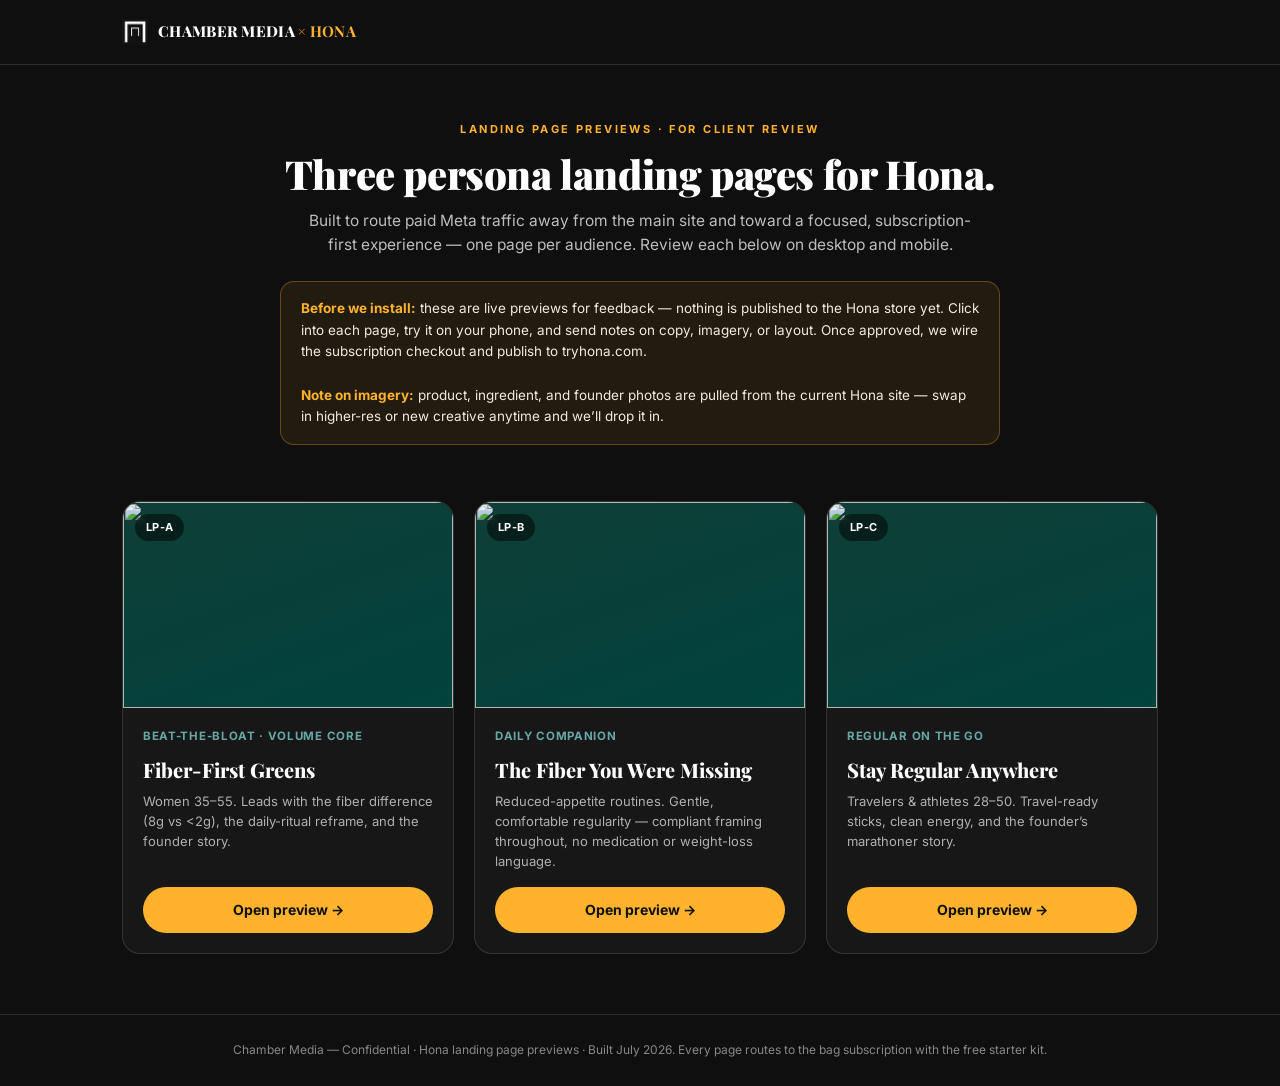
==== index.html @ 87fcb0ed "Hona LP previews v1 — 3 persona landing pages (Beat-the-Bloat, Companion, On-the-Go)" ====
<!DOCTYPE html>
<html lang="en">
<head>
<meta charset="utf-8">
<meta name="viewport" content="width=device-width, initial-scale=1, viewport-fit=cover">
<title>Hona &mdash; Landing Page Previews | Chamber Media</title>
<meta name="description" content="Client review previews of three persona landing pages for Hona Fiber + Greens, built by Chamber Media.">
<link rel="preconnect" href="https://fonts.googleapis.com"><link rel="preconnect" href="https://fonts.gstatic.com" crossorigin>
<link href="https://fonts.googleapis.com/css2?family=Inter:wght@400;500;600;700;800&family=Playfair+Display:wght@700;800;900&display=swap" rel="stylesheet">
<style>
  *{margin:0;padding:0;box-sizing:border-box}
  body{font-family:'Inter',-apple-system,Arial,sans-serif;background:#0f0f0f;color:#fff;-webkit-font-smoothing:antialiased;line-height:1.55}
  a{color:inherit;text-decoration:none}
  .wrap{max-width:1080px;margin:0 auto;padding:0 22px}
  .top{border-bottom:1px solid rgba(255,255,255,.12)}
  .top .row{display:flex;align-items:center;gap:10px;height:64px}
  .top img{width:26px;height:26px;mix-blend-mode:screen}
  .top .wm{font-family:'Playfair Display';font-weight:800;font-size:15px;letter-spacing:.02em}
  .top .wm b{color:#FFB22E}
  .hero{padding:56px 0 40px;text-align:center}
  .kick{font-size:11px;font-weight:700;letter-spacing:.22em;text-transform:uppercase;color:#FFB22E;margin-bottom:14px}
  h1{font-family:'Playfair Display';font-weight:900;font-size:40px;line-height:1.08;letter-spacing:-.01em;margin-bottom:14px}
  .sub{color:rgba(255,255,255,.72);font-size:15.5px;max-width:44em;margin:0 auto}
  .note{background:rgba(255,178,46,.08);border:1px solid rgba(255,178,46,.3);border-radius:14px;padding:16px 20px;max-width:720px;margin:24px auto 0;font-size:13.5px;color:#f3ead9;text-align:left;line-height:1.6}
  .note b{color:#FFB22E}
  .grid{display:grid;grid-template-columns:repeat(3,1fr);gap:20px;padding:16px 0 60px}
  .card{background:#171717;border:1px solid rgba(255,255,255,.12);border-radius:18px;overflow:hidden;transition:transform .16s,border-color .2s;display:flex;flex-direction:column}
  .card:hover{transform:translateY(-5px);border-color:rgba(255,178,46,.5)}
  .card .shot{aspect-ratio:16/10;background:linear-gradient(160deg,#0f3e36,#00433d);position:relative;overflow:hidden}
  .card .shot img{position:absolute;inset:0;width:100%;height:100%;object-fit:cover;opacity:.92}
  .card .tag{position:absolute;top:12px;left:12px;background:rgba(0,0,0,.5);backdrop-filter:blur(4px);color:#fff;font-size:11px;font-weight:700;padding:5px 11px;border-radius:99px;letter-spacing:.03em}
  .card .b{padding:20px;display:flex;flex-direction:column;flex:1}
  .card h3{font-family:'Playfair Display';font-weight:800;font-size:20px;margin-bottom:6px;color:#fff}
  .card p{font-size:13px;color:rgba(255,255,255,.66);flex:1}
  .card .go{margin-top:16px;display:inline-flex;align-items:center;justify-content:center;gap:7px;background:#FFB22E;color:#0f0f0f;font-weight:700;font-size:14px;padding:12px 18px;border-radius:99px}
  .persona{font-size:11.5px;color:#66a9a4;font-weight:700;margin-bottom:8px;text-transform:uppercase;letter-spacing:.06em}
  .ft{border-top:1px solid rgba(255,255,255,.12);padding:26px 0;font-size:12px;color:rgba(255,255,255,.5);text-align:center}
  @media(max-width:820px){.grid{grid-template-columns:1fr}h1{font-size:30px}}
</style>
</head>
<body>
  <div class="top"><div class="wrap row">
    <img src="[data-uri]" alt="Chamber Media">
    <div class="wm">CHAMBER MEDIA <b>&times; HONA</b></div>
  </div></div>

  <div class="wrap">
    <div class="hero">
      <div class="kick">Landing Page Previews &middot; For Client Review</div>
      <h1>Three persona landing pages for Hona.</h1>
      <p class="sub">Built to route paid Meta traffic away from the main site and toward a focused, subscription-first experience &mdash; one page per audience. Review each below on desktop and mobile.</p>
      <div class="note"><b>Before we install:</b> these are live previews for feedback &mdash; nothing is published to the Hona store yet. Click into each page, try it on your phone, and send notes on copy, imagery, or layout. Once approved, we wire the subscription checkout and publish to tryhona.com. <br><br><b>Note on imagery:</b> product, ingredient, and founder photos are pulled from the current Hona site &mdash; swap in higher-res or new creative anytime and we&rsquo;ll drop it in.</div>
    </div>

    <div class="grid">
      <a class="card" href="beat-the-bloat.html">
        <div class="shot"><img src="https://tryhona.com/cdn/shop/files/hona-starter-kit-1340x1100b.webp" alt=""><span class="tag">LP-A</span></div>
        <div class="b">
          <div class="persona">Beat-the-Bloat &middot; volume core</div>
          <h3>Fiber-First Greens</h3>
          <p>Women 35&ndash;55. Leads with the fiber difference (8g vs &lt;2g), the daily-ritual reframe, and the founder story.</p>
          <span class="go">Open preview &rarr;</span>
        </div>
      </a>
      <a class="card" href="companion.html">
        <div class="shot"><img src="https://tryhona.com/cdn/shop/files/hona-travel-packs-1340x1100.webp" alt=""><span class="tag">LP-B</span></div>
        <div class="b">
          <div class="persona">Daily Companion</div>
          <h3>The Fiber You Were Missing</h3>
          <p>Reduced-appetite routines. Gentle, comfortable regularity &mdash; compliant framing throughout, no medication or weight-loss language.</p>
          <span class="go">Open preview &rarr;</span>
        </div>
      </a>
      <a class="card" href="on-the-go.html">
        <div class="shot"><img src="https://tryhona.com/cdn/shop/files/30-ct-sticks-1-bgb.webp" alt=""><span class="tag">LP-C</span></div>
        <div class="b">
          <div class="persona">Regular on the Go</div>
          <h3>Stay Regular Anywhere</h3>
          <p>Travelers &amp; athletes 28&ndash;50. Travel-ready sticks, clean energy, and the founder&rsquo;s marathoner story.</p>
          <span class="go">Open preview &rarr;</span>
        </div>
      </a>
    </div>
  </div>

  <div class="ft">Chamber Media &mdash; Confidential &middot; Hona landing page previews &middot; Built July 2026. Every page routes to the bag subscription with the free starter kit.</div>
</body>
</html>
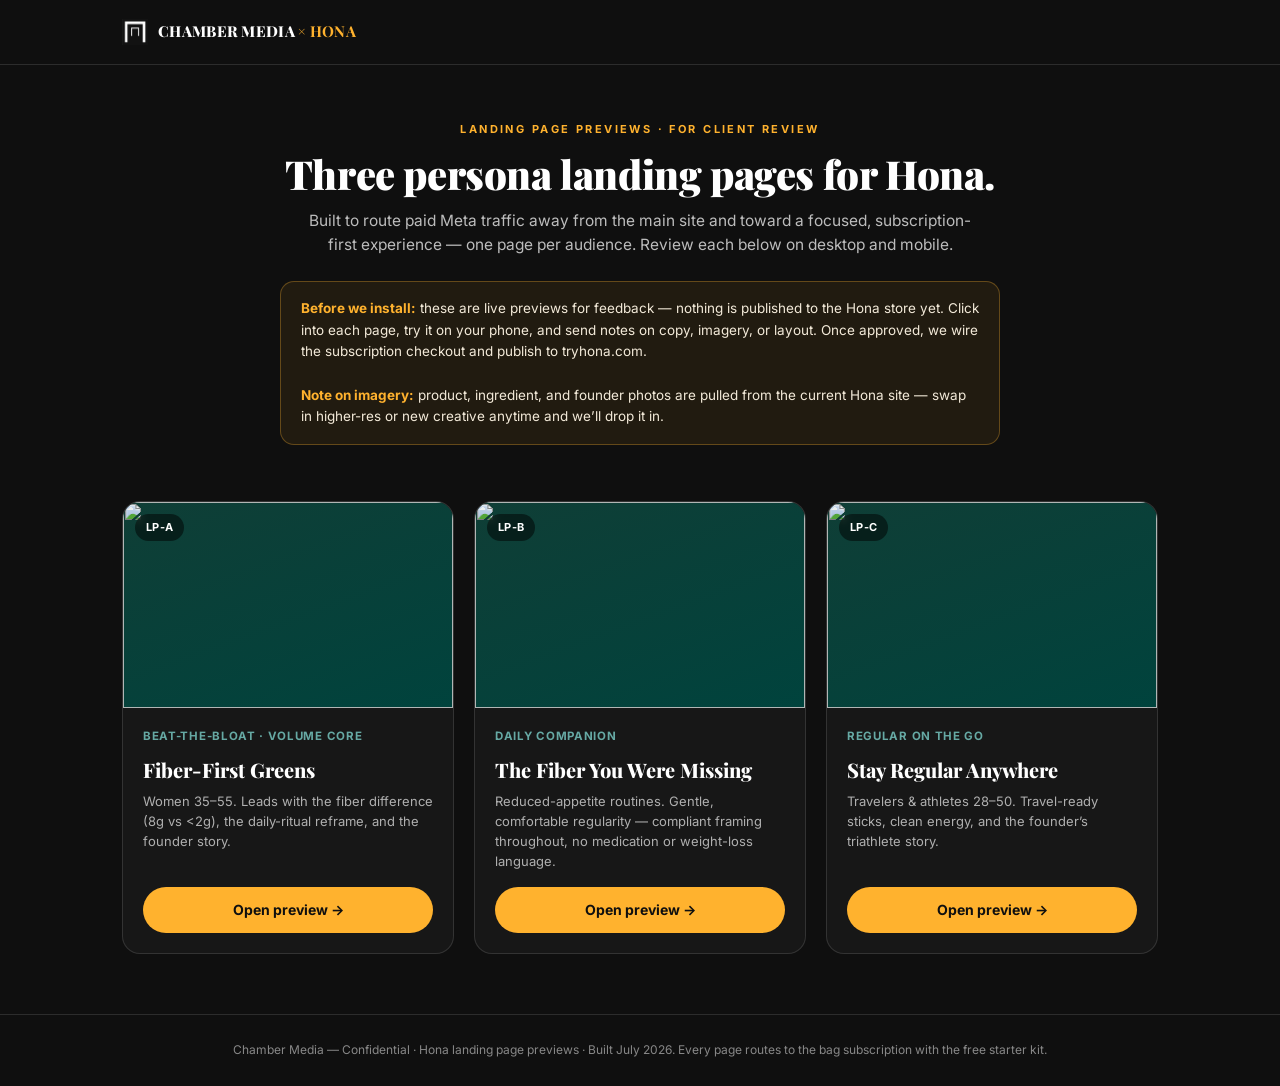
==== commit 7c663bb9: "Apply Hona client feedback: triathlons, 12-16oz directions, add Magnesium Glycinate + Vitamin D3/K2," ====
--- a/index.html
+++ b/index.html
@@ -76,7 +76,7 @@
         <div class="b">
           <div class="persona">Regular on the Go</div>
           <h3>Stay Regular Anywhere</h3>
-          <p>Travelers &amp; athletes 28&ndash;50. Travel-ready sticks, clean energy, and the founder&rsquo;s marathoner story.</p>
+          <p>Travelers &amp; athletes 28&ndash;50. Travel-ready sticks, clean energy, and the founder&rsquo;s triathlete story.</p>
           <span class="go">Open preview &rarr;</span>
         </div>
       </a>
